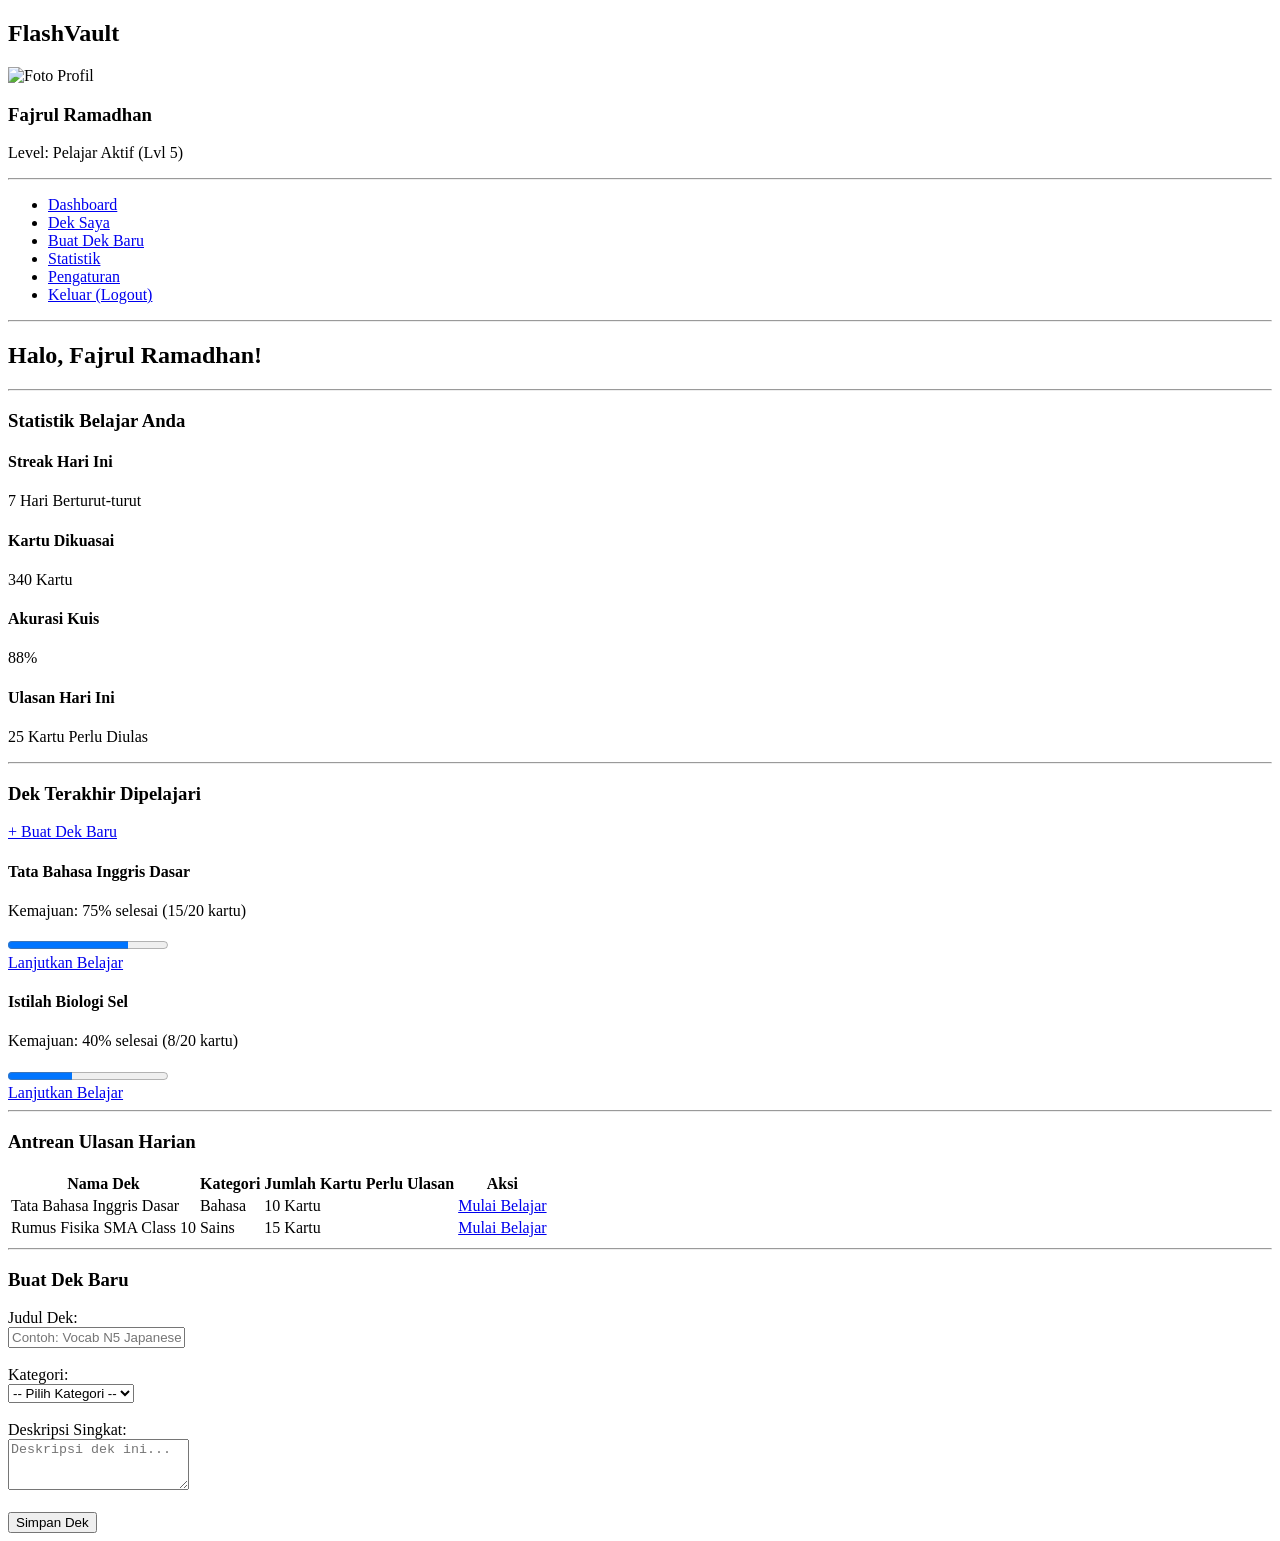
==== dashboard.html @ 3c4814a2 "BAB1 - HTML" ====
<!doctype html>
<html lang="id">
  <head>
    <meta charset="UTF-8" />
    <title>Dashboard - FlashVault</title>
  </head>
  <body>
    <!-- Sidebar Navigasi -->
    <aside>
      <header>
        <h2>FlashVault</h2>
      </header>

      <!-- Profil User ringkas -->
      <section>
        <img src="" alt="Foto Profil" />
        <h3>Fajrul Ramadhan</h3>
        <p>Level: Pelajar Aktif (Lvl 5)</p>
      </section>

      <hr />

      <nav>
        <ul>
          <li><a href="dashboard.html">Dashboard</a></li>
          <li><a href="#">Dek Saya</a></li>
          <li><a href="#create-modal">Buat Dek Baru</a></li>
          <li><a href="#">Statistik</a></li>
          <li><a href="#">Pengaturan</a></li>
          <li><a href="index.html">Keluar (Logout)</a></li>
        </ul>
      </nav>
    </aside>

    <hr />

    <!-- Konten Utama Dashboard -->
    <main>
      <!-- Header Atas Dashboard -->
      <header>
        <h2>Halo, Fajrul Ramadhan!</h2>
      </header>

      <hr />

      <!-- Ringkasan Statistik (Stat Summary Cards Grid) -->
      <section>
        <h3>Statistik Belajar Anda</h3>

        <div>
          <h4>Streak Hari Ini</h4>
          <p>7 Hari Berturut-turut</p>
        </div>

        <div>
          <h4>Kartu Dikuasai</h4>
          <p>340 Kartu</p>
        </div>

        <div>
          <h4>Akurasi Kuis</h4>
          <p>88%</p>
        </div>

        <div>
          <h4>Ulasan Hari Ini</h4>
          <p>25 Kartu Perlu Diulas</p>
        </div>
      </section>

      <hr />

      <!-- Dek Terakhir Dipelajari & Tombol Buat Dek -->
      <section>
        <h3>Dek Terakhir Dipelajari</h3>
        <a href="#create-modal">+ Buat Dek Baru</a>

        <article>
          <h4>Tata Bahasa Inggris Dasar</h4>
          <p>Kemajuan: 75% selesai (15/20 kartu)</p>
          <progress value="75" max="100"></progress>
          <br />
          <a href="#">Lanjutkan Belajar</a>
        </article>

        <article>
          <h4>Istilah Biologi Sel</h4>
          <p>Kemajuan: 40% selesai (8/20 kartu)</p>
          <progress value="40" max="100"></progress>
          <br />
          <a href="#">Lanjutkan Belajar</a>
        </article>
      </section>

      <hr />

      <!-- Antrean Ulasan Harian (Daily Review Queue) -->
      <section>
        <h3>Antrean Ulasan Harian</h3>

        <table>
          <thead>
            <tr>
              <th>Nama Dek</th>
              <th>Kategori</th>
              <th>Jumlah Kartu Perlu Ulasan</th>
              <th>Aksi</th>
            </tr>
          </thead>
          <tbody>
            <tr>
              <td>Tata Bahasa Inggris Dasar</td>
              <td>Bahasa</td>
              <td>10 Kartu</td>
              <td><a href="#">Mulai Belajar</a></td>
            </tr>
            <tr>
              <td>Rumus Fisika SMA Class 10</td>
              <td>Sains</td>
              <td>15 Kartu</td>
              <td><a href="#">Mulai Belajar</a></td>
            </tr>
          </tbody>
        </table>
      </section>

      <hr />

      <!-- Form Static Modal / Section untuk Buat Dek Baru -->
      <section id="create-modal">
        <h3>Buat Dek Baru</h3>
        <form action="#" method="POST">
          <div>
            <label for="deck_title">Judul Dek:</label><br />
            <input
              type="text"
              id="deck_title"
              name="deck_title"
              placeholder="Contoh: Vocab N5 Japanese"
              required
            />
          </div>

          <br />

          <div>
            <label for="deck_category">Kategori:</label><br />
            <select id="deck_category" name="deck_category" required>
              <option value="">-- Pilih Kategori --</option>
              <option value="bahasa">Bahasa</option>
              <option value="sains">Sains</option>
              <option value="teknologi">Teknologi</option>
              <option value="sejarah">Sejarah</option>
              <option value="lainnya">Lainnya</option>
            </select>
          </div>

          <br />

          <div>
            <label for="deck_description">Deskripsi Singkat:</label><br />
            <textarea
              id="deck_description"
              name="deck_description"
              rows="3"
              placeholder="Deskripsi dek ini..."
            ></textarea>
          </div>

          <br />

          <button type="submit">Simpan Dek</button>
        </form>
      </section>
    </main>
  </body>
</html>
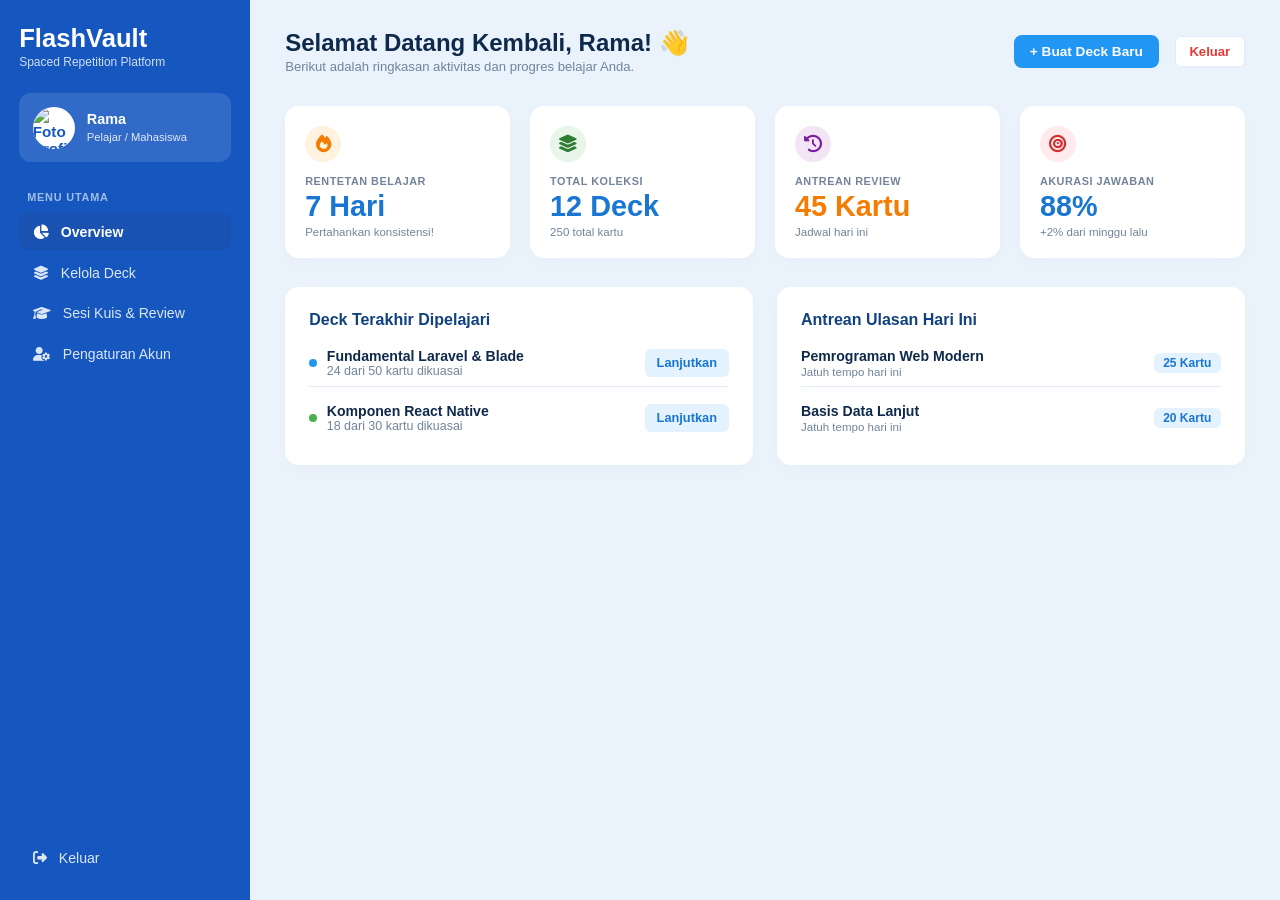
==== commit 5ce83336: "BAB 2 CSS : Menambahkan styling ke semua halaman" ====
--- a/dashboard.html
+++ b/dashboard.html
@@ -1,177 +1,170 @@
-<!doctype html>
+<!DOCTYPE html>
 <html lang="id">
-  <head>
-    <meta charset="UTF-8" />
-    <title>Dashboard - FlashVault</title>
-  </head>
-  <body>
-    <!-- Sidebar Navigasi -->
-    <aside>
-      <header>
-        <h2>FlashVault</h2>
-      </header>
 
-      <!-- Profil User ringkas -->
-      <section>
-        <img src="" alt="Foto Profil" />
-        <h3>Fajrul Ramadhan</h3>
-        <p>Level: Pelajar Aktif (Lvl 5)</p>
-      </section>
+<head>
+  <meta charset="UTF-8">
+  <meta name="viewport" content="width=device-width, initial-scale=1.0">
+  <title>Dashboard - FlashVault</title>
+  <link rel="stylesheet" href="css/dashboard.css">
+  <link rel="stylesheet" href="https://cdnjs.cloudflare.com/ajax/libs/font-awesome/6.4.0/css/all.min.css">
+</head>
 
-      <hr />
+<body>
 
-      <nav>
-        <ul>
-          <li><a href="dashboard.html">Dashboard</a></li>
-          <li><a href="#">Dek Saya</a></li>
-          <li><a href="#create-modal">Buat Dek Baru</a></li>
-          <li><a href="#">Statistik</a></li>
-          <li><a href="#">Pengaturan</a></li>
-          <li><a href="index.html">Keluar (Logout)</a></li>
-        </ul>
-      </nav>
-    </aside>
+  <!-- Sidebar Navigasi -->
+  <aside class="sidebar">
+    <div class="sidebar-brand">
+      <h2>FlashVault</h2>
+      <p>Spaced Repetition Platform</p>
+    </div>
 
-    <hr />
+    <div class="user-card">
+      <div class="user-avatar">
+        <img src="https://ui-avatars.com/api/?name=Rama&background=2196F3&color=fff" alt="Foto Profil">
+      </div>
+      <div class="user-details">
+        <h4>Rama</h4>
+        <span class="user-status">Pelajar / Mahasiswa</span>
+      </div>
+    </div>
 
-    <!-- Konten Utama Dashboard -->
-    <main>
-      <!-- Header Atas Dashboard -->
-      <header>
-        <h2>Halo, Fajrul Ramadhan!</h2>
-      </header>
+    <div class="menu-group">
+      <span class="menu-label">MENU UTAMA</span>
+      <a href="dashboard.html" class="nav-link active">
+        <i class="fa-solid fa-chart-pie"></i>
+        <span>Overview</span>
+      </a>
+      <a href="dashboard/kelola-deck.html" class="nav-link">
+        <i class="fa-solid fa-layer-group"></i>
+        <span>Kelola Deck</span>
+      </a>
+      <a href="dashboard/kuis.html" class="nav-link">
+        <i class="fa-solid fa-graduation-cap"></i>
+        <span>Sesi Kuis & Review</span>
+      </a>
+      <a href="dashboard/pengaturan.html" class="nav-link">
+        <i class="fa-solid fa-user-gear"></i>
+        <span>Pengaturan Akun</span>
+      </a>
+    </div>
 
-      <hr />
+    <div class="sidebar-bottom">
+      <a href="login.html" class="logout-link">
+        <i class="fa-solid fa-right-from-bracket"></i>
+        <span>Keluar</span>
+      </a>
+      </a>
+    </div>
+  </aside>
 
-      <!-- Ringkasan Statistik (Stat Summary Cards Grid) -->
-      <section>
-        <h3>Statistik Belajar Anda</h3>
+  <!-- Area Kerja Utama -->
+  <main class="main-workspace">
 
-        <div>
-          <h4>Streak Hari Ini</h4>
-          <p>7 Hari Berturut-turut</p>
+    <header class="workspace-header">
+      <div class="header-title">
+        <h1>Selamat Datang Kembali, Rama! 👋</h1>
+        <p>Berikut adalah ringkasan aktivitas dan progres belajar Anda.</p>
+      </div>
+      <div class="header-actions">
+        <a href="dashboard/tambah-deck.html" class="btn-primary-sm">+ Buat Deck Baru</a>
+        <a href="login.html" class="btn-header-logout">Keluar</a>
+      </div>
+    </header>
+
+    <!-- SECTION 1: OVERVIEW -->
+    <section id="overview" class="dashboard-section">
+      <div class="stats-row">
+        <div class="stat-box">
+          <div class="stat-icon-wrapper bg-orange">
+            <i class="fa-solid fa-fire text-orange"></i>
+          </div>
+          <span class="stat-caption">RENTETAN BELAJAR</span>
+          <div class="stat-number">7 Hari</div>
+          <span class="stat-subtext">Pertahankan konsistensi!</span>
         </div>
 
-        <div>
-          <h4>Kartu Dikuasai</h4>
-          <p>340 Kartu</p>
+        <div class="stat-box">
+          <div class="stat-icon-wrapper bg-green">
+            <i class="fa-solid fa-layer-group" style="color: #2e7d32;"></i>
+          </div>
+          <span class="stat-caption">TOTAL KOLEKSI</span>
+          <div class="stat-number">12 Deck</div>
+          <span class="stat-subtext">250 total kartu</span>
         </div>
 
-        <div>
-          <h4>Akurasi Kuis</h4>
-          <p>88%</p>
+        <div class="stat-box">
+          <div class="stat-icon-wrapper bg-purple">
+            <i class="fa-solid fa-clock-rotate-left" style="color: #7b1fa2;"></i>
+          </div>
+          <span class="stat-caption">ANTREAN REVIEW</span>
+          <div class="stat-number text-orange">45 Kartu</div>
+          <span class="stat-subtext">Jadwal hari ini</span>
         </div>
 
-        <div>
-          <h4>Ulasan Hari Ini</h4>
-          <p>25 Kartu Perlu Diulas</p>
+        <div class="stat-box">
+          <div class="stat-icon-wrapper bg-pink">
+            <i class="fa-solid fa-bullseye text-red"></i>
+          </div>
+          <span class="stat-caption">AKURASI JAWABAN</span>
+          <div class="stat-number">88%</div>
+          <span class="stat-subtext">+2% dari minggu lalu</span>
         </div>
-      </section>
+      </div>
 
-      <hr />
+      <div class="panels-row">
+        <div class="content-panel">
+          <div class="panel-header">
+            <h3>Deck Terakhir Dipelajari</h3>
+          </div>
+          <ul class="deck-list">
+            <li class="deck-item">
+              <div class="deck-info">
+                <span class="dot dot-blue"></span>
+                <div>
+                  <div class="deck-name">Fundamental Laravel & Blade</div>
+                  <div class="deck-cards-count">24 dari 50 kartu dikuasai</div>
+                </div>
+              </div>
+              <a href="dashboard/kuis.html" class="btn-sm btn-edit">Lanjutkan</a>
+            </li>
+            <li class="deck-item">
+              <div class="deck-info">
+                <span class="dot dot-green"></span>
+                <div>
+                  <div class="deck-name">Komponen React Native</div>
+                  <div class="deck-cards-count">18 dari 30 kartu dikuasai</div>
+                </div>
+              </div>
+              <a href="dashboard/kuis.html" class="btn-sm btn-edit">Lanjutkan</a>
+            </li>
+          </ul>
+        </div>
 
-      <!-- Dek Terakhir Dipelajari & Tombol Buat Dek -->
-      <section>
-        <h3>Dek Terakhir Dipelajari</h3>
-        <a href="#create-modal">+ Buat Dek Baru</a>
+        <div class="content-panel">
+          <div class="panel-header">
+            <h3>Antrean Ulasan Hari Ini</h3>
+          </div>
+          <ul class="review-list">
+            <li class="review-item">
+              <div class="review-info">
+                <span class="review-title">Pemrograman Web Modern</span>
+                <span class="review-due">Jatuh tempo hari ini</span>
+              </div>
+              <span class="badge-count badge-blue">25 Kartu</span>
+            </li>
+            <li class="review-item">
+              <div class="review-info">
+                <span class="review-title">Basis Data Lanjut</span>
+                <span class="review-due">Jatuh tempo hari ini</span>
+              </div>
+              <span class="badge-count badge-blue">20 Kartu</span>
+            </li>
+          </ul>
+        </div>
+      </div>
+    </section>
+  </main>
 
-        <article>
-          <h4>Tata Bahasa Inggris Dasar</h4>
-          <p>Kemajuan: 75% selesai (15/20 kartu)</p>
-          <progress value="75" max="100"></progress>
-          <br />
-          <a href="#">Lanjutkan Belajar</a>
-        </article>
+</body>
 
-        <article>
-          <h4>Istilah Biologi Sel</h4>
-          <p>Kemajuan: 40% selesai (8/20 kartu)</p>
-          <progress value="40" max="100"></progress>
-          <br />
-          <a href="#">Lanjutkan Belajar</a>
-        </article>
-      </section>
-
-      <hr />
-
-      <!-- Antrean Ulasan Harian (Daily Review Queue) -->
-      <section>
-        <h3>Antrean Ulasan Harian</h3>
-
-        <table>
-          <thead>
-            <tr>
-              <th>Nama Dek</th>
-              <th>Kategori</th>
-              <th>Jumlah Kartu Perlu Ulasan</th>
-              <th>Aksi</th>
-            </tr>
-          </thead>
-          <tbody>
-            <tr>
-              <td>Tata Bahasa Inggris Dasar</td>
-              <td>Bahasa</td>
-              <td>10 Kartu</td>
-              <td><a href="#">Mulai Belajar</a></td>
-            </tr>
-            <tr>
-              <td>Rumus Fisika SMA Class 10</td>
-              <td>Sains</td>
-              <td>15 Kartu</td>
-              <td><a href="#">Mulai Belajar</a></td>
-            </tr>
-          </tbody>
-        </table>
-      </section>
-
-      <hr />
-
-      <!-- Form Static Modal / Section untuk Buat Dek Baru -->
-      <section id="create-modal">
-        <h3>Buat Dek Baru</h3>
-        <form action="#" method="POST">
-          <div>
-            <label for="deck_title">Judul Dek:</label><br />
-            <input
-              type="text"
-              id="deck_title"
-              name="deck_title"
-              placeholder="Contoh: Vocab N5 Japanese"
-              required
-            />
-          </div>
-
-          <br />
-
-          <div>
-            <label for="deck_category">Kategori:</label><br />
-            <select id="deck_category" name="deck_category" required>
-              <option value="">-- Pilih Kategori --</option>
-              <option value="bahasa">Bahasa</option>
-              <option value="sains">Sains</option>
-              <option value="teknologi">Teknologi</option>
-              <option value="sejarah">Sejarah</option>
-              <option value="lainnya">Lainnya</option>
-            </select>
-          </div>
-
-          <br />
-
-          <div>
-            <label for="deck_description">Deskripsi Singkat:</label><br />
-            <textarea
-              id="deck_description"
-              name="deck_description"
-              rows="3"
-              placeholder="Deskripsi dek ini..."
-            ></textarea>
-          </div>
-
-          <br />
-
-          <button type="submit">Simpan Dek</button>
-        </form>
-      </section>
-    </main>
-  </body>
-</html>
+</html>
--- a/css/dashboard.css
+++ b/css/dashboard.css
@@ -0,0 +1,640 @@
+﻿:root {
+  --sidebar-bg: #1557bf;
+  --sidebar-hover: #1b63d4;
+  --sidebar-active: #1952b1;
+  --bg-main-light: #eaf3fc;
+  --card-surface: #ffffff;
+  --text-dark: #0f294a;
+  --text-muted: #72849a;
+  --primary-blue: #2196f3;
+  --soft-border: #e2ecf8;
+  --sidebar-width: 250px;
+  --danger-color: #d32f2f;
+}
+
+* {
+  margin: 0;
+  padding: 0;
+  box-sizing: border-box;
+  font-family: -apple-system, BlinkMacSystemFont, "Segoe UI", Roboto, Helvetica, Arial, sans-serif;
+}
+
+body {
+  background-color: var(--bg-main-light);
+  color: var(--text-dark);
+  display: flex;
+  min-height: 100vh;
+}
+
+/* SIDEBAR NAVIGATION */
+.sidebar {
+  width: var(--sidebar-width);
+  background-color: var(--sidebar-bg);
+  color: #ffffff;
+  display: flex;
+  flex-direction: column;
+  position: fixed;
+  height: 100vh;
+  padding: 1.5rem 1.2rem;
+  z-index: 100;
+}
+
+.sidebar-brand {
+  margin-bottom: 1.5rem;
+}
+
+.sidebar-brand h2 {
+  font-size: 1.6rem;
+  font-weight: 800;
+  color: #ffffff;
+}
+
+.sidebar-brand p {
+  font-size: 0.75rem;
+  opacity: 0.8;
+  margin-top: 2px;
+}
+
+.user-card {
+  background-color: rgba(255, 255, 255, 0.12);
+  border-radius: 12px;
+  padding: 0.85rem;
+  display: flex;
+  align-items: center;
+  gap: 0.75rem;
+  margin-bottom: 1.8rem;
+}
+
+.user-avatar {
+  width: 42px;
+  height: 42px;
+  border-radius: 50%;
+  background-color: #ffffff;
+  color: var(--sidebar-bg);
+  font-weight: 800;
+  display: flex;
+  align-items: center;
+  justify-content: center;
+  font-size: 0.95rem;
+  overflow: hidden;
+}
+
+.user-avatar img {
+  width: 100%;
+  height: 100%;
+  object-fit: cover;
+}
+
+.user-details h4 {
+  font-size: 0.9rem;
+  color: #ffffff;
+  font-weight: 700;
+}
+
+.user-status {
+  font-size: 0.7rem;
+  opacity: 0.85;
+}
+
+.menu-group {
+  margin-bottom: 1.5rem;
+  display: flex;
+  flex-direction: column;
+  gap: 0.25rem;
+}
+
+.menu-label {
+  font-size: 0.68rem;
+  font-weight: 700;
+  letter-spacing: 0.8px;
+  opacity: 0.6;
+  margin-bottom: 0.4rem;
+  padding-left: 0.5rem;
+}
+
+.nav-link {
+  display: flex;
+  align-items: center;
+  gap: 0.75rem;
+  padding: 0.65rem 0.85rem;
+  color: rgba(255, 255, 255, 0.85);
+  text-decoration: none;
+  font-size: 0.88rem;
+  font-weight: 500;
+  border-radius: 8px;
+  transition: all 0.2s cubic-bezier(0.4, 0, 0.2, 1);
+}
+
+.nav-link:hover {
+  background-color: var(--sidebar-hover);
+  color: #ffffff;
+}
+
+.nav-link.active {
+  background-color: var(--sidebar-active);
+  color: #ffffff;
+  font-weight: 700;
+}
+
+.sidebar-bottom {
+  margin-top: auto;
+  padding-top: 1rem;
+}
+
+.logout-link {
+  display: flex;
+  align-items: center;
+  gap: 0.75rem;
+  padding: 0.65rem 0.85rem;
+  color: rgba(255, 255, 255, 0.85);
+  text-decoration: none;
+  font-size: 0.88rem;
+  border-radius: 8px;
+  transition: background-color 0.2s ease;
+}
+
+.logout-link:hover {
+  background-color: rgba(255, 255, 255, 0.15);
+  color: #ffffff;
+}
+
+/* MAIN WORKSPACE AREA */
+.main-workspace {
+  margin-left: var(--sidebar-width);
+  flex: 1;
+  padding: 1.8rem 2.2rem;
+}
+
+.workspace-header {
+  display: flex;
+  justify-content: space-between;
+  align-items: center;
+  margin-bottom: 2rem;
+}
+
+.header-title h1 {
+  font-size: 1.5rem;
+  color: var(--text-dark);
+  font-weight: 800;
+}
+
+.header-title p {
+  font-size: 0.82rem;
+  color: var(--text-muted);
+  margin-top: 2px;
+}
+
+.header-actions {
+  display: flex;
+  align-items: center;
+  gap: 1rem;
+}
+
+.btn-header-logout {
+  background-color: #ffffff;
+  border: 1px solid var(--soft-border);
+  padding: 0.45rem 0.85rem;
+  border-radius: 6px;
+  color: #e53935;
+  text-decoration: none;
+  font-size: 0.82rem;
+  font-weight: 600;
+  transition: all 0.2s ease;
+}
+
+.btn-header-logout:hover {
+  background-color: #ffebee;
+}
+
+.btn-primary-sm {
+  background-color: var(--primary-blue);
+  color: #ffffff;
+  border: none;
+  padding: 0.55rem 1rem;
+  border-radius: 8px;
+  font-weight: 600;
+  font-size: 0.85rem;
+  cursor: pointer;
+  text-decoration: none;
+  display: inline-block;
+  transition: all 0.2s cubic-bezier(0.4, 0, 0.2, 1);
+}
+
+.btn-primary-sm:hover {
+  background-color: var(--sidebar-bg);
+}
+
+.btn-primary-sm:active {
+  transform: scale(0.96);
+}
+
+/* STATS CARDS ROW (OVERVIEW) */
+.stats-row {
+  display: grid;
+  grid-template-columns: repeat(4, 1fr);
+  gap: 1.25rem;
+  margin-bottom: 1.8rem;
+}
+
+.stat-box {
+  background-color: var(--card-surface);
+  border-radius: 14px;
+  padding: 1.25rem;
+  display: flex;
+  flex-direction: column;
+  box-shadow: 0 4px 12px rgba(0,0,0,0.02);
+}
+
+.stat-icon-wrapper {
+  width: 36px;
+  height: 36px;
+  border-radius: 50%;
+  display: flex;
+  align-items: center;
+  justify-content: center;
+  font-size: 1.1rem;
+  margin-bottom: 0.8rem;
+}
+
+.bg-orange { background-color: #fff3e0; }
+.bg-green { background-color: #e8f5e9; }
+.bg-purple { background-color: #f3e5f5; }
+.bg-pink { background-color: #ffebee; }
+
+.stat-caption {
+  font-size: 0.68rem;
+  font-weight: 700;
+  color: var(--text-muted);
+  letter-spacing: 0.5px;
+}
+
+.stat-number {
+  font-size: 1.8rem;
+  color: #1976d2;
+  font-weight: 800;
+  margin: 0.2rem 0;
+}
+
+.text-red { color: var(--danger-color); }
+.text-orange { color: #f57c00; }
+
+.stat-subtext {
+  font-size: 0.72rem;
+  color: var(--text-muted);
+}
+
+/* PANELS ROW */
+.panels-row {
+  display: grid;
+  grid-template-columns: 1fr 1fr;
+  gap: 1.5rem;
+}
+
+.content-panel {
+  background-color: var(--card-surface);
+  border-radius: 14px;
+  padding: 1.5rem;
+  box-shadow: 0 4px 12px rgba(0,0,0,0.02);
+}
+
+.panel-header h3 {
+  font-size: 1rem;
+  color: #124180;
+  font-weight: 700;
+  margin-bottom: 1.2rem;
+}
+
+.deck-list, .review-list {
+  list-style: none;
+  display: flex;
+  flex-direction: column;
+  gap: 1rem;
+}
+
+.deck-item, .review-item {
+  display: flex;
+  justify-content: space-between;
+  align-items: center;
+  padding-bottom: 0.5rem;
+  border-bottom: 1px solid var(--soft-border);
+}
+
+.deck-item:last-child, .review-item:last-child {
+  border-bottom: none;
+}
+
+.deck-info {
+  display: flex;
+  align-items: center;
+  gap: 0.6rem;
+}
+
+.dot {
+  width: 8px;
+  height: 8px;
+  border-radius: 50%;
+}
+
+.dot-blue { background-color: #2196f3; }
+.dot-green { background-color: #4caf50; }
+
+.deck-name {
+  font-size: 0.88rem;
+  font-weight: 600;
+  color: var(--text-dark);
+}
+
+.deck-cards-count {
+  font-size: 0.78rem;
+  color: var(--text-muted);
+}
+
+.review-info {
+  display: flex;
+  flex-direction: column;
+  gap: 2px;
+}
+
+.review-title {
+  font-size: 0.88rem;
+  font-weight: 700;
+  color: var(--text-dark);
+}
+
+.review-due {
+  font-size: 0.72rem;
+  color: var(--text-muted);
+}
+
+.badge-count {
+  font-size: 0.75rem;
+  font-weight: 700;
+  padding: 0.2rem 0.6rem;
+  border-radius: 6px;
+}
+
+.badge-blue {
+  background-color: #e3f2fd;
+  color: #1976d2;
+}
+
+/* GRID DECK & CARD ITEM */
+.grid-2 {
+  display: grid;
+  grid-template-columns: repeat(2, 1fr);
+  gap: 1.5rem;
+}
+
+.card-item {
+  background: var(--card-surface);
+  border-radius: 12px;
+  padding: 1.25rem;
+  border: 1px solid var(--soft-border);
+  display: flex;
+  flex-direction: column;
+  justify-content: space-between;
+  transition: transform 0.2s ease, box-shadow 0.2s ease;
+}
+
+.card-item:hover {
+  transform: translateY(-2px);
+  box-shadow: 0 6px 16px rgba(0,0,0,0.05);
+}
+
+.card-item h4 {
+  font-size: 1.05rem;
+  color: var(--text-dark);
+  margin-bottom: 0.4rem;
+}
+
+.card-item p {
+  font-size: 0.82rem;
+  color: var(--text-muted);
+  margin-bottom: 1rem;
+}
+
+.card-actions {
+  display: flex;
+  gap: 0.5rem;
+}
+
+.btn-sm {
+  padding: 0.4rem 0.75rem;
+  border-radius: 6px;
+  font-size: 0.8rem;
+  font-weight: 600;
+  cursor: pointer;
+  border: none;
+  transition: all 0.2s cubic-bezier(0.4, 0, 0.2, 1);
+  text-decoration: none;
+  display: inline-block;
+}
+
+.btn-sm:active {
+  transform: scale(0.96);
+}
+
+.btn-edit {
+  background-color: #e3f2fd;
+  color: #1976d2;
+}
+
+.btn-delete {
+  background-color: #ffebee;
+  color: var(--danger-color);
+}
+
+/* FORM CONTROLS & ENTRY DECK */
+.form-container {
+  max-width: 700px;
+  background-color: var(--card-surface);
+  border: 1px solid var(--soft-border);
+  border-radius: 12px;
+  padding: 2rem;
+  box-shadow: 0 4px 12px rgba(0,0,0,0.02);
+}
+
+.form-group {
+  margin-bottom: 1.5rem;
+  display: flex;
+  flex-direction: column;
+  gap: 0.4rem;
+}
+
+.form-group label {
+  display: block;
+  font-weight: 600;
+  color: var(--text-dark);
+  font-size: 0.95rem;
+}
+
+.form-control, .form-group input, .form-group select, .form-group textarea {
+  width: 100%;
+  padding: 0.75rem 1rem;
+  border: 1px solid var(--soft-border);
+  border-radius: 8px;
+  font-size: 0.95rem;
+  outline: none;
+  background-color: #f8fafc;
+  transition: border-color 0.2s ease, box-shadow 0.2s ease;
+  box-sizing: border-box;
+}
+
+.form-control:focus, .form-group input:focus, .form-group select:focus, .form-group textarea:focus {
+  border-color: var(--primary-blue);
+  background-color: #ffffff;
+  box-shadow: 0 0 0 3px rgba(33, 150, 243, 0.18);
+}
+
+textarea.form-control {
+  resize: vertical;
+  min-height: 100px;
+}
+
+.form-actions {
+  display: flex;
+  justify-content: flex-end;
+  gap: 1rem;
+  margin-top: 2rem;
+  padding-top: 1rem;
+  border-top: 1px solid var(--soft-border);
+}
+
+.btn-secondary {
+  background-color: #f1f5f9;
+  color: var(--text-dark);
+  border: none;
+  padding: 0.75rem 1.5rem;
+  border-radius: 8px;
+  font-weight: 600;
+  cursor: pointer;
+  text-decoration: none;
+  display: inline-block;
+  transition: all 0.2s cubic-bezier(0.4, 0, 0.2, 1);
+}
+
+.btn-secondary:hover {
+  background-color: #e2e8f0;
+}
+
+.btn-secondary:active {
+  transform: scale(0.96);
+}
+
+/* 3D FLASHCARD FLIP EFFECT (KUIS & REVIEW) */
+.flashcard-container {
+  max-width: 600px;
+  margin: 0 auto 2rem;
+  perspective: 1000px;
+}
+
+.flashcard-3d {
+  width: 100%;
+  min-height: 280px;
+  position: relative;
+  transform-style: preserve-3d;
+  transition: transform 0.6s cubic-bezier(0.4, 0, 0.2, 1);
+  cursor: pointer;
+}
+
+.flashcard-container:hover .flashcard-3d {
+  transform: rotateY(180deg);
+}
+
+.card-face {
+  position: absolute;
+  width: 100%;
+  height: 100%;
+  backface-visibility: hidden;
+  -webkit-backface-visibility: hidden;
+  border-radius: 16px;
+  padding: 2.5rem 2rem;
+  display: flex;
+  flex-direction: column;
+  align-items: center;
+  justify-content: center;
+  text-align: center;
+  background-color: var(--card-surface);
+  border: 1px solid var(--soft-border);
+  box-shadow: 0 4px 12px rgba(0,0,0,0.03);
+  box-sizing: border-box;
+}
+
+.card-back {
+  transform: rotateY(180deg);
+  background-color: #f8fafc;
+  border-color: var(--primary-blue);
+}
+
+.card-label {
+  font-size: 0.68rem;
+  font-weight: 800;
+  letter-spacing: 1px;
+  color: var(--primary-blue);
+  margin-bottom: 1rem;
+}
+
+.card-question {
+  font-size: 1.3rem;
+  font-weight: 700;
+  color: var(--text-dark);
+}
+
+.card-hint {
+  margin-top: 1.5rem;
+  font-size: 0.75rem;
+  color: var(--text-muted);
+}
+
+.card-answer-text {
+  font-size: 1.05rem;
+  color: var(--text-dark);
+  line-height: 1.5;
+}
+
+.quiz-controls {
+  display: flex;
+  justify-content: center;
+  gap: 1rem;
+}
+
+.btn-rating {
+  padding: 0.75rem 1.5rem;
+  border-radius: 8px;
+  font-weight: 700;
+  border: none;
+  cursor: pointer;
+  font-size: 0.88rem;
+  transition: transform 0.1s ease;
+}
+
+.btn-rating:active { transform: scale(0.96); }
+.btn-hard { background-color: #ffebee; color: #d32f2f; }
+.btn-good { background-color: #fff3e0; color: #f57c00; }
+.btn-easy { background-color: #e8f5e9; color: #2e7d32; }
+
+.progress-bar {
+  width: 100%;
+  height: 8px;
+  background-color: var(--soft-border);
+  border-radius: 4px;
+  margin-bottom: 1.5rem;
+  overflow: hidden;
+}
+
+.progress-fill {
+  height: 100%;
+  background-color: var(--primary-blue);
+  width: 35%;
+}
+
+/* RESPONSIVE DESIGN */
+@media (max-width: 1024px) {
+  .stats-row { grid-template-columns: repeat(2, 1fr); }
+}
+
+@media (max-width: 768px) {
+  .sidebar { display: none; }
+  .main-workspace { margin-left: 0; padding: 1rem; }
+  .panels-row, .grid-2 { grid-template-columns: 1fr; }
+}
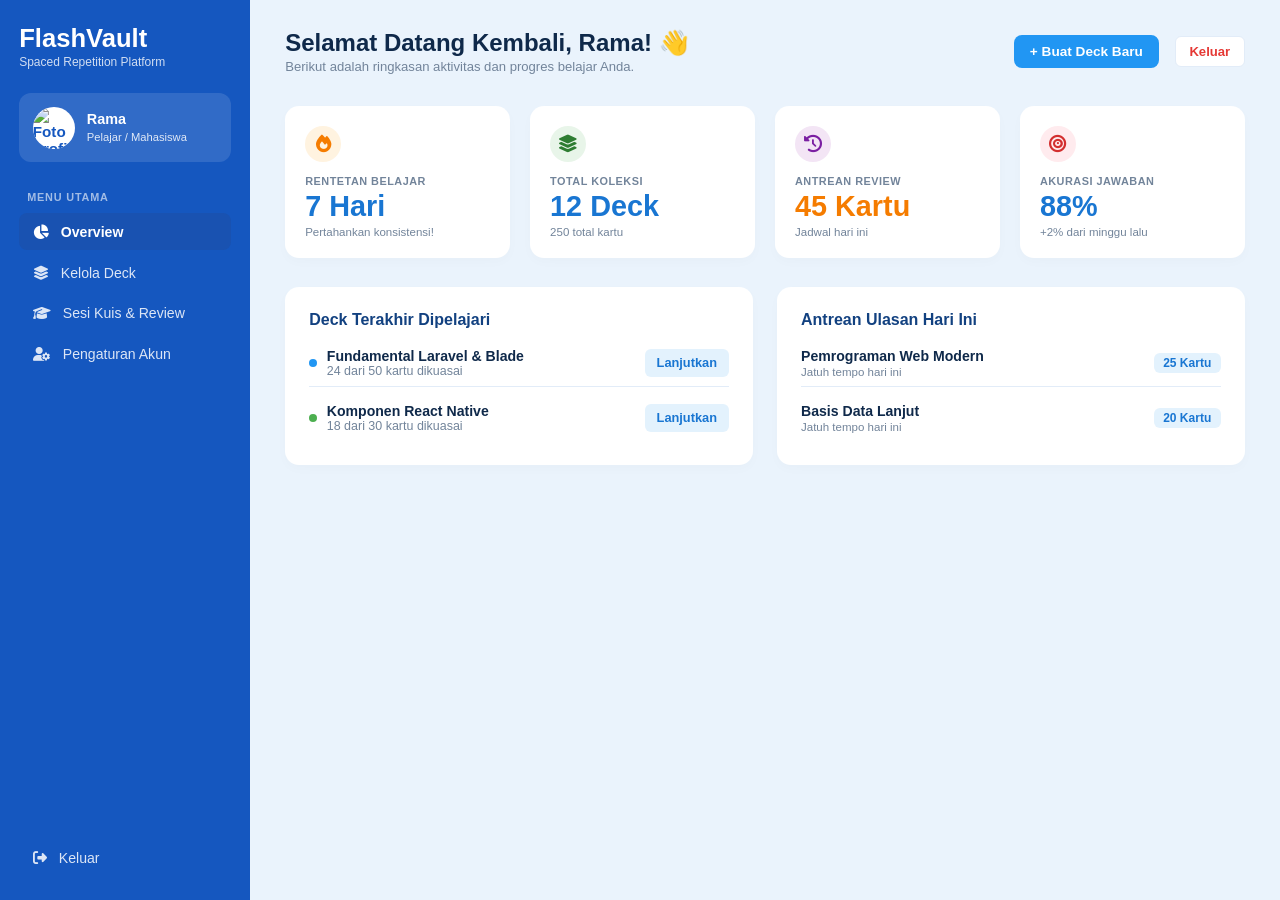
==== commit 19a248af: "BAB 3 JS PT1: Membuat 3 DOM dan Toast Notification di Landing Page" ====
--- a/dashboard.html
+++ b/dashboard.html
@@ -164,7 +164,5 @@
       </div>
     </section>
   </main>
-
 </body>
-
 </html>
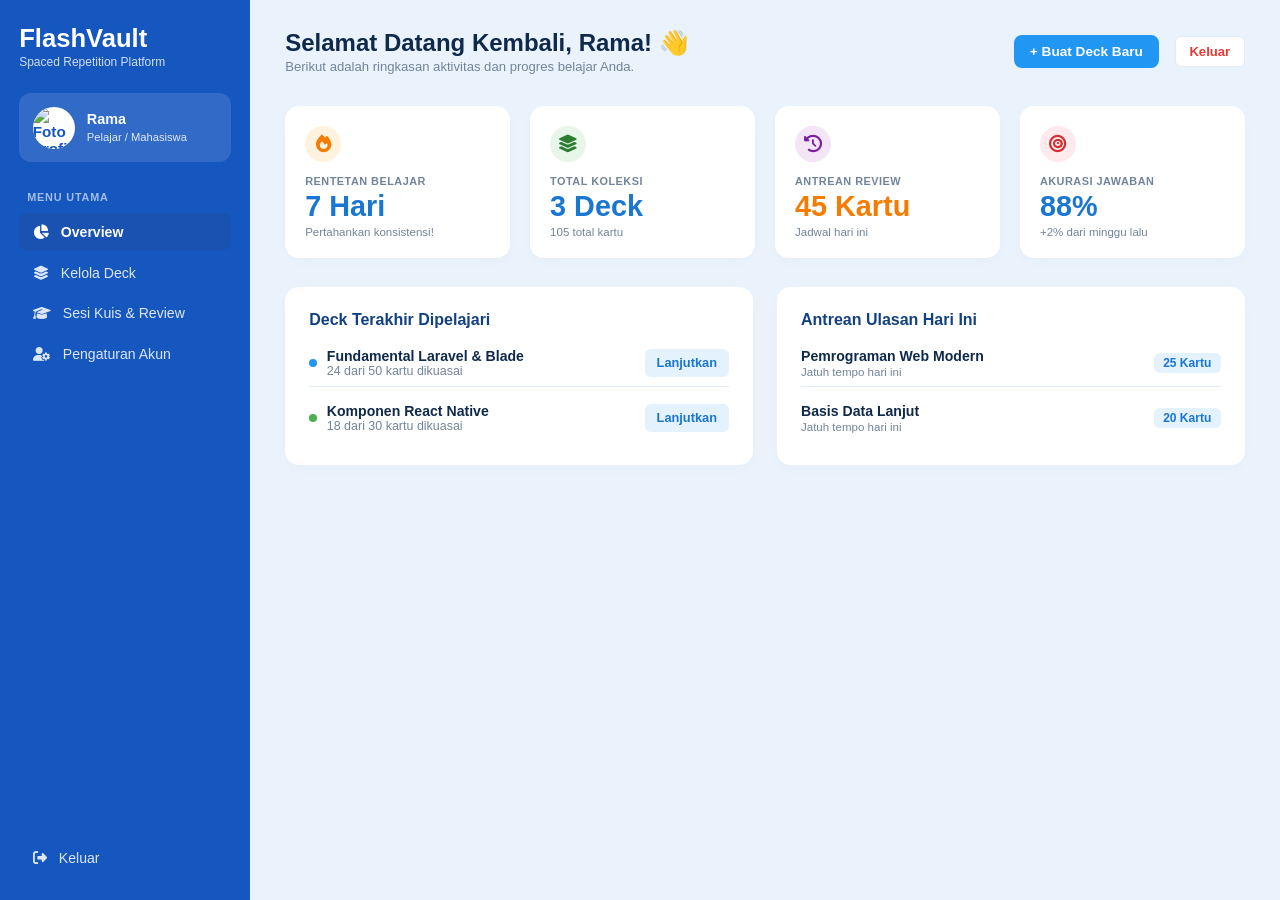
==== commit dba0210f: "BAB 4 JS PT2 : Menambahkan Pop-Up Box, DOM Event, LocalStorage, Promise + Fetch" ====
--- a/dashboard.html
+++ b/dashboard.html
@@ -10,7 +10,6 @@
 </head>
 
 <body>
-
   <!-- Sidebar Navigasi -->
   <aside class="sidebar">
     <div class="sidebar-brand">
@@ -62,7 +61,7 @@
 
     <header class="workspace-header">
       <div class="header-title">
-        <h1>Selamat Datang Kembali, Rama! 👋</h1>
+        <h1>Selamat Datang Kembali, <span id="namaPengguna">Rama</span>! 👋</h1>
         <p>Berikut adalah ringkasan aktivitas dan progres belajar Anda.</p>
       </div>
       <div class="header-actions">
@@ -88,8 +87,8 @@
             <i class="fa-solid fa-layer-group" style="color: #2e7d32;"></i>
           </div>
           <span class="stat-caption">TOTAL KOLEKSI</span>
-          <div class="stat-number">12 Deck</div>
-          <span class="stat-subtext">250 total kartu</span>
+          <div class="stat-number" id="statTotalDeck">12 Deck</div>
+          <span class="stat-subtext" id="statTotalKartu">250 total kartu</span>
         </div>
 
         <div class="stat-box">
@@ -164,5 +163,9 @@
       </div>
     </section>
   </main>
+
+  <script src="js/storage.js"></script>
+  <script src="js/dashboard.js"></script>
 </body>
+
 </html>
--- a/css/dashboard.css
+++ b/css/dashboard.css
@@ -628,6 +628,94 @@
   width: 35%;
 }
 
+/* EVENT CHANGE: PRATINJAU DECK PADA FORM TAMBAH DECK */
+.deck-preview {
+  margin-bottom: 1.5rem;
+}
+
+.deck-preview-label {
+  display: block;
+  font-size: 0.7rem;
+  font-weight: 700;
+  letter-spacing: 0.08em;
+  color: var(--text-muted);
+  margin-bottom: 0.5rem;
+}
+
+.deck-preview-card {
+  --accent: #90a4ae;
+  display: flex;
+  align-items: center;
+  gap: 1rem;
+  padding: 1rem 1.25rem;
+  background: #ffffff;
+  border: 1px dashed var(--accent);
+  border-left: 5px solid var(--accent);
+  border-radius: 10px;
+  transition: border-color 0.3s ease, background-color 0.3s ease;
+}
+
+.deck-preview-card h4 {
+  color: var(--text-dark);
+  font-size: 1rem;
+  margin-bottom: 0.3rem;
+}
+
+.deck-preview[data-empty="true"] h4 {
+  color: var(--text-muted);
+  font-weight: 500;
+}
+
+.deck-preview-icon {
+  width: 44px;
+  height: 44px;
+  flex-shrink: 0;
+  display: flex;
+  align-items: center;
+  justify-content: center;
+  border-radius: 10px;
+  font-size: 1.15rem;
+  color: #ffffff;
+  background: var(--accent);
+  transition: background-color 0.3s ease, transform 0.3s ease;
+}
+
+.deck-preview-icon.pop {
+  transform: scale(1.18) rotate(-6deg);
+}
+
+.deck-preview-badge {
+  display: inline-block;
+  font-size: 0.72rem;
+  font-weight: 700;
+  padding: 0.2rem 0.6rem;
+  border-radius: 6px;
+  color: #ffffff;
+  background: var(--accent);
+  transition: background-color 0.3s ease;
+}
+
+/* WEB STORAGE: TOMBOL EDIT & STATE KOSONG PADA KELOLA DECK */
+.btn-edit.btn-rename {
+  background-color: #f3e5f5;
+  color: #7b1fa2;
+}
+
+.empty-state {
+  grid-column: 1 / -1;
+  text-align: center;
+  padding: 3rem 1rem;
+  background: var(--card-surface);
+  border: 2px dashed var(--soft-border);
+  border-radius: 12px;
+  color: var(--text-muted);
+}
+
+.empty-state p {
+  margin-bottom: 1rem;
+  font-size: 0.95rem;
+}
+
 /* RESPONSIVE DESIGN */
 @media (max-width: 1024px) {
   .stats-row { grid-template-columns: repeat(2, 1fr); }
